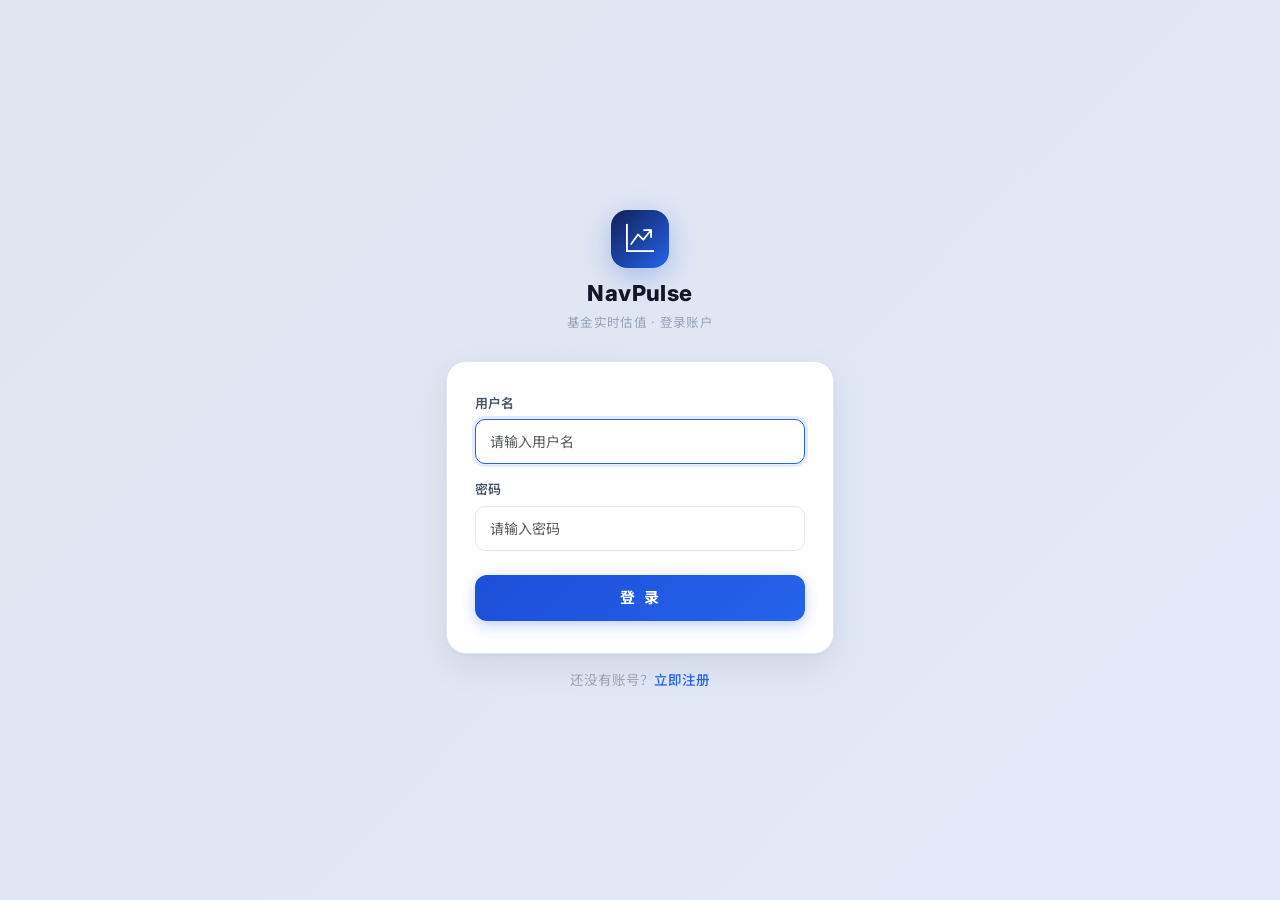
==== app/templates/login.html @ 7d81f772 "feat: 行情页改为非阻塞加载 - 始终立即返回缓存，后台静默刷新 后端变更 (market.py): - /api/market 绝不在请求中调用慢速 akshare 接口 - 正常请求直接返回 " ====
<!DOCTYPE html>
<html lang="zh-CN">
<head>
<meta charset="UTF-8">
<meta name="viewport" content="width=device-width, initial-scale=1.0">
<title>NavPulse - 登录</title>
<link rel="preconnect" href="https://fonts.googleapis.com">
<link rel="preconnect" href="https://fonts.gstatic.com" crossorigin>
<link href="https://fonts.googleapis.com/css2?family=Inter:wght@400;500;600;700;800&family=Noto+Sans+SC:wght@400;500;700&display=swap" rel="stylesheet">
<link href="https://cdn.jsdelivr.net/npm/bootstrap@5.3.3/dist/css/bootstrap.min.css" rel="stylesheet">
<link href="https://cdn.jsdelivr.net/npm/bootstrap-icons@1.11.3/font/bootstrap-icons.min.css" rel="stylesheet">
<style>
*,*::before,*::after{margin:0;padding:0;box-sizing:border-box}
body{
  font-family:'Inter','Noto Sans SC',ui-sans-serif,-apple-system,"PingFang SC","Microsoft YaHei",sans-serif;
  min-height:100vh;display:flex;align-items:center;justify-content:center;
  background:#F0F4FA;-webkit-font-smoothing:antialiased;
  position:relative;overflow:hidden;
}
body::before{
  content:'';position:fixed;inset:0;z-index:0;
  background:linear-gradient(135deg,#102057 0%,#2563EB 100%);
  opacity:.07;
}
.auth-wrap{
  width:100%;max-width:420px;padding:24px 16px;
  position:relative;z-index:1;animation:fadeUp .32s ease;
}
@keyframes fadeUp{from{opacity:0;transform:translateY(18px)}to{opacity:1;transform:translateY(0)}}
.auth-logo{text-align:center;margin-bottom:28px}
.auth-logo-icon{
  display:inline-flex;align-items:center;justify-content:center;
  width:58px;height:58px;border-radius:16px;
  background:linear-gradient(135deg,#102057 0%,#2563EB 100%);
  box-shadow:0 8px 28px rgba(37,99,235,.32);margin-bottom:12px;
}
.auth-logo-icon i{font-size:28px;color:#fff}
.auth-logo h1{font-size:22px;font-weight:800;color:#0F172A;letter-spacing:.4px}
.auth-logo p{font-size:12.5px;color:#94A3B8;margin-top:3px;letter-spacing:.3px}
.auth-card{
  background:#fff;border-radius:20px;padding:32px 28px;
  box-shadow:0 1px 3px rgba(15,23,42,.06),0 12px 36px rgba(15,23,42,.08);
  border:1px solid #E2E8F0;
}
.auth-card label{font-size:13px;font-weight:600;color:#475569;margin-bottom:6px;display:block}
.form-control{
  border:1.5px solid #E2E8F0;border-radius:10px;padding:11px 14px;
  font-size:14px;transition:border-color .2s,box-shadow .2s;
}
.form-control:focus{
  border-color:#2563EB;box-shadow:0 0 0 3px rgba(37,99,235,.12);outline:none;
}
.btn-auth{
  background:linear-gradient(135deg,#1D4ED8,#2563EB);border:none;
  border-radius:12px;padding:12px;font-size:15px;font-weight:700;
  letter-spacing:.3px;color:#fff;width:100%;cursor:pointer;
  box-shadow:0 4px 14px rgba(37,99,235,.3);transition:opacity .2s,transform .12s;
}
.btn-auth:hover{opacity:.92}.btn-auth:active{transform:scale(.98)}
.btn-auth:disabled{opacity:.6;cursor:not-allowed}
.auth-footer{text-align:center;margin-top:16px;font-size:13.5px;color:#94A3B8}
.auth-footer a{color:#2563EB;font-weight:500;text-decoration:none}
.auth-footer a:hover{text-decoration:underline}
.alert{font-size:13px;border-radius:10px;padding:10px 14px;border:none}
.alert-danger{background:rgba(239,68,68,.08);color:#DC2626}
</style>
</head>
<body>
<div class="auth-wrap">
  <div class="auth-logo">
    <div class="auth-logo-icon"><i class="bi bi-graph-up-arrow"></i></div>
    <h1>NavPulse</h1>
    <p>基金实时估值 &middot; 登录账户</p>
  </div>
  <div class="auth-card">
    <div class="alert alert-danger d-none" id="errMsg"></div>
    <form id="loginForm" onsubmit="return doLogin(event)">
      <div class="mb-3">
        <label for="username">用户名</label>
        <input class="form-control" id="username" placeholder="请输入用户名" required autofocus>
      </div>
      <div class="mb-4">
        <label for="password">密码</label>
        <input class="form-control" id="password" type="password" placeholder="请输入密码" required>
      </div>
      <button class="btn-auth" type="submit" id="btnLogin">登&nbsp;&nbsp;录</button>
    </form>
  </div>
  <div class="auth-footer">
    还没有账号？<a href="/register">立即注册</a>
  </div>
</div>
<script>
if(localStorage.getItem('token')) location.href='/';
async function doLogin(e){
  e.preventDefault();
  const btn=document.getElementById('btnLogin');
  const errEl=document.getElementById('errMsg');
  errEl.classList.add('d-none');
  const username=document.getElementById('username').value.trim();
  const password=document.getElementById('password').value.trim();
  if(!username||!password){errEl.textContent='请填写用户名和密码';errEl.classList.remove('d-none');return false}
  btn.disabled=true;btn.textContent='登录中…';
  try{
    const r=await fetch('/token',{method:'POST',headers:{'Content-Type':'application/json'},body:JSON.stringify({username,password})});
    const d=await r.json();
    if(!r.ok) throw new Error(d.detail||'登录失败');
    localStorage.setItem('token',d.access_token);
    localStorage.setItem('username',d.username);
    location.href='/';
  }catch(err){
    errEl.textContent=err.message;errEl.classList.remove('d-none');
  }finally{
    btn.disabled=false;btn.textContent='登&nbsp;&nbsp;录';
  }
  return false;
}
</script>
</body>
</html>
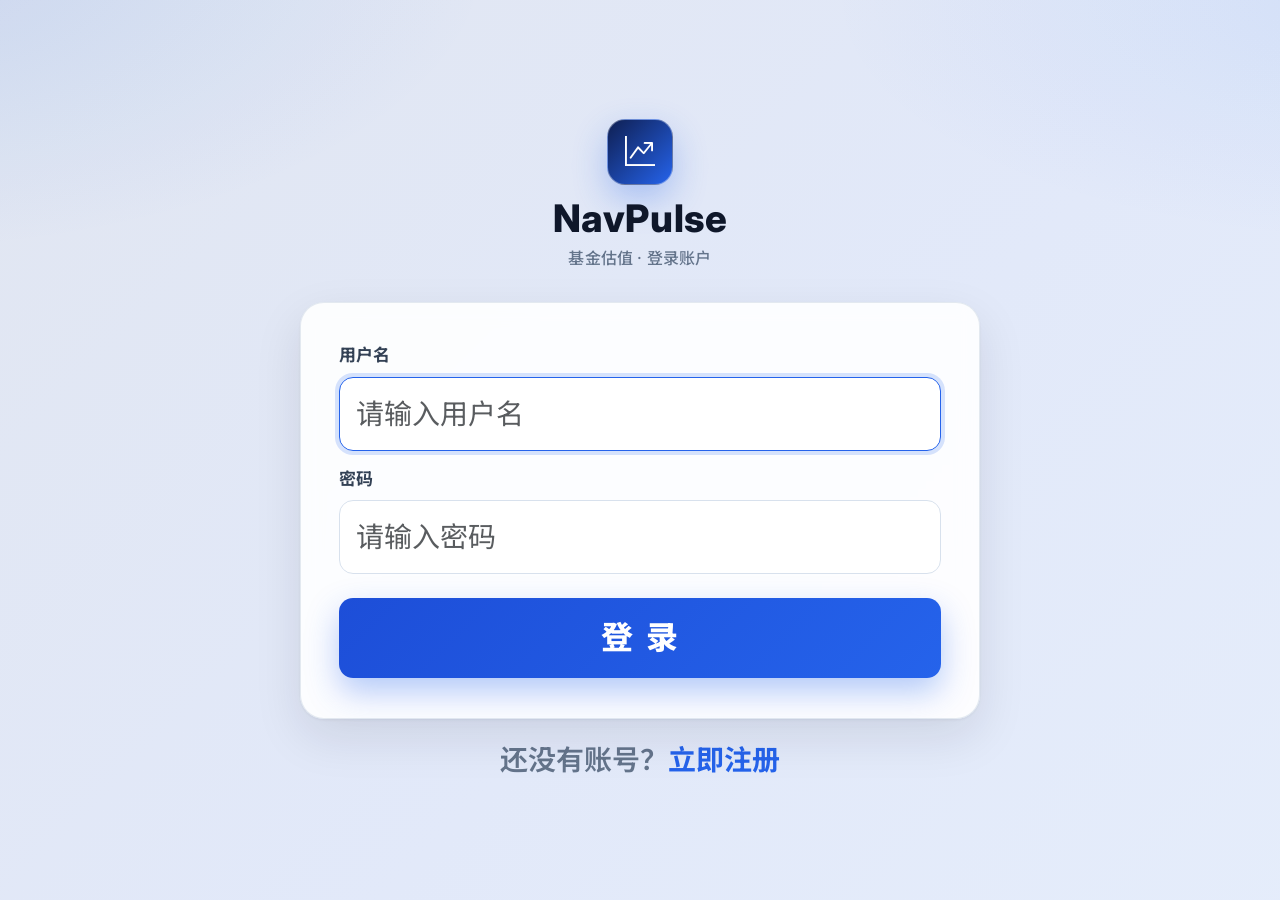
==== commit 9a646007: "feat(auth-ui): enlarge and restyle login/register pages" ====
--- a/app/templates/login.html
+++ b/app/templates/login.html
@@ -14,55 +14,77 @@
 body{
   font-family:'Inter','Noto Sans SC',ui-sans-serif,-apple-system,"PingFang SC","Microsoft YaHei",sans-serif;
   min-height:100vh;display:flex;align-items:center;justify-content:center;
-  background:#F0F4FA;-webkit-font-smoothing:antialiased;
+  background:
+    radial-gradient(1000px 480px at -10% -5%, rgba(37,99,235,.12), transparent 62%),
+    radial-gradient(1000px 420px at 110% 0%, rgba(37,99,235,.08), transparent 58%),
+    #EEF3FB;
+  -webkit-font-smoothing:antialiased;
   position:relative;overflow:hidden;
 }
 body::before{
   content:'';position:fixed;inset:0;z-index:0;
-  background:linear-gradient(135deg,#102057 0%,#2563EB 100%);
-  opacity:.07;
+  background:linear-gradient(135deg,#0F1F52 0%,#1D4ED8 55%,#4F8DF6 100%);
+  opacity:.06;
 }
 .auth-wrap{
-  width:100%;max-width:420px;padding:24px 16px;
+  width:100%;max-width:720px;padding:30px 20px;
   position:relative;z-index:1;animation:fadeUp .32s ease;
 }
 @keyframes fadeUp{from{opacity:0;transform:translateY(18px)}to{opacity:1;transform:translateY(0)}}
-.auth-logo{text-align:center;margin-bottom:28px}
+.auth-logo{text-align:center;margin-bottom:32px}
 .auth-logo-icon{
   display:inline-flex;align-items:center;justify-content:center;
-  width:58px;height:58px;border-radius:16px;
-  background:linear-gradient(135deg,#102057 0%,#2563EB 100%);
-  box-shadow:0 8px 28px rgba(37,99,235,.32);margin-bottom:12px;
+  width:66px;height:66px;border-radius:18px;
+  background:linear-gradient(135deg,#0F1F52 0%,#2563EB 100%);
+  box-shadow:0 14px 34px rgba(37,99,235,.30);margin-bottom:14px;
+  border:1px solid rgba(255,255,255,.35);
 }
-.auth-logo-icon i{font-size:28px;color:#fff}
-.auth-logo h1{font-size:22px;font-weight:800;color:#0F172A;letter-spacing:.4px}
-.auth-logo p{font-size:12.5px;color:#94A3B8;margin-top:3px;letter-spacing:.3px}
+.auth-logo-icon i{font-size:30px;color:#fff}
+.auth-logo h1{font-size:38px;font-weight:800;color:#0F172A;letter-spacing:.6px;line-height:1.05}
+.auth-logo p{font-size:16px;color:#64748B;margin-top:8px;letter-spacing:.2px;font-weight:500}
 .auth-card{
-  background:#fff;border-radius:20px;padding:32px 28px;
-  box-shadow:0 1px 3px rgba(15,23,42,.06),0 12px 36px rgba(15,23,42,.08);
-  border:1px solid #E2E8F0;
+  background:rgba(255,255,255,.90);backdrop-filter:blur(10px);
+  border-radius:24px;padding:40px 38px;
+  box-shadow:0 1px 3px rgba(15,23,42,.06),0 18px 48px rgba(15,23,42,.10);
+  border:1px solid rgba(226,232,240,.95);
 }
-.auth-card label{font-size:13px;font-weight:600;color:#475569;margin-bottom:6px;display:block}
+.auth-card label{font-size:17px;font-weight:700;color:#334155;margin-bottom:8px;display:block}
 .form-control{
-  border:1.5px solid #E2E8F0;border-radius:10px;padding:11px 14px;
-  font-size:14px;transition:border-color .2s,box-shadow .2s;
+  border:1.5px solid #D8E1ED;border-radius:14px;padding:15px 16px;
+  font-size:28px;transition:border-color .2s,box-shadow .2s,background .2s;
+  min-height:64px;
 }
 .form-control:focus{
-  border-color:#2563EB;box-shadow:0 0 0 3px rgba(37,99,235,.12);outline:none;
+  border-color:#2563EB;box-shadow:0 0 0 4px rgba(37,99,235,.18);outline:none;
+  background:#fff;
 }
 .btn-auth{
   background:linear-gradient(135deg,#1D4ED8,#2563EB);border:none;
-  border-radius:12px;padding:12px;font-size:15px;font-weight:700;
+  border-radius:14px;padding:16px;font-size:32px;font-weight:800;
   letter-spacing:.3px;color:#fff;width:100%;cursor:pointer;
-  box-shadow:0 4px 14px rgba(37,99,235,.3);transition:opacity .2s,transform .12s;
+  box-shadow:0 14px 32px rgba(37,99,235,.34);transition:opacity .2s,transform .12s,box-shadow .2s;
 }
-.btn-auth:hover{opacity:.92}.btn-auth:active{transform:scale(.98)}
+.btn-auth:hover{opacity:.94;box-shadow:0 18px 36px rgba(37,99,235,.38)}.btn-auth:active{transform:scale(.98)}
 .btn-auth:disabled{opacity:.6;cursor:not-allowed}
-.auth-footer{text-align:center;margin-top:16px;font-size:13.5px;color:#94A3B8}
-.auth-footer a{color:#2563EB;font-weight:500;text-decoration:none}
+.auth-footer{text-align:center;margin-top:20px;font-size:28px;color:#64748B;font-weight:600}
+.auth-footer a{color:#2563EB;font-weight:700;text-decoration:none}
 .auth-footer a:hover{text-decoration:underline}
-.alert{font-size:13px;border-radius:10px;padding:10px 14px;border:none}
+.alert{font-size:15px;border-radius:12px;padding:12px 14px;border:none}
 .alert-danger{background:rgba(239,68,68,.08);color:#DC2626}
+
+@media (max-width: 768px){
+  .auth-wrap{max-width:520px;padding:24px 16px}
+  .auth-logo{margin-bottom:28px}
+  .auth-logo-icon{width:58px;height:58px;border-radius:16px;margin-bottom:12px}
+  .auth-logo-icon i{font-size:28px}
+  .auth-logo h1{font-size:22px}
+  .auth-logo p{font-size:13px;margin-top:4px}
+  .auth-card{padding:32px 28px;border-radius:20px}
+  .auth-card label{font-size:13px;margin-bottom:6px}
+  .form-control{font-size:15px;min-height:auto;padding:11px 14px;border-radius:10px}
+  .btn-auth{font-size:16px;padding:12px;border-radius:12px}
+  .auth-footer{margin-top:16px;font-size:14px;font-weight:500}
+}
 </style>
 </head>
 <body>
@@ -70,7 +92,7 @@
   <div class="auth-logo">
     <div class="auth-logo-icon"><i class="bi bi-graph-up-arrow"></i></div>
     <h1>NavPulse</h1>
-    <p>基金实时估值 &middot; 登录账户</p>
+    <p>基金估值 &middot; 登录账户</p>
   </div>
   <div class="auth-card">
     <div class="alert alert-danger d-none" id="errMsg"></div>
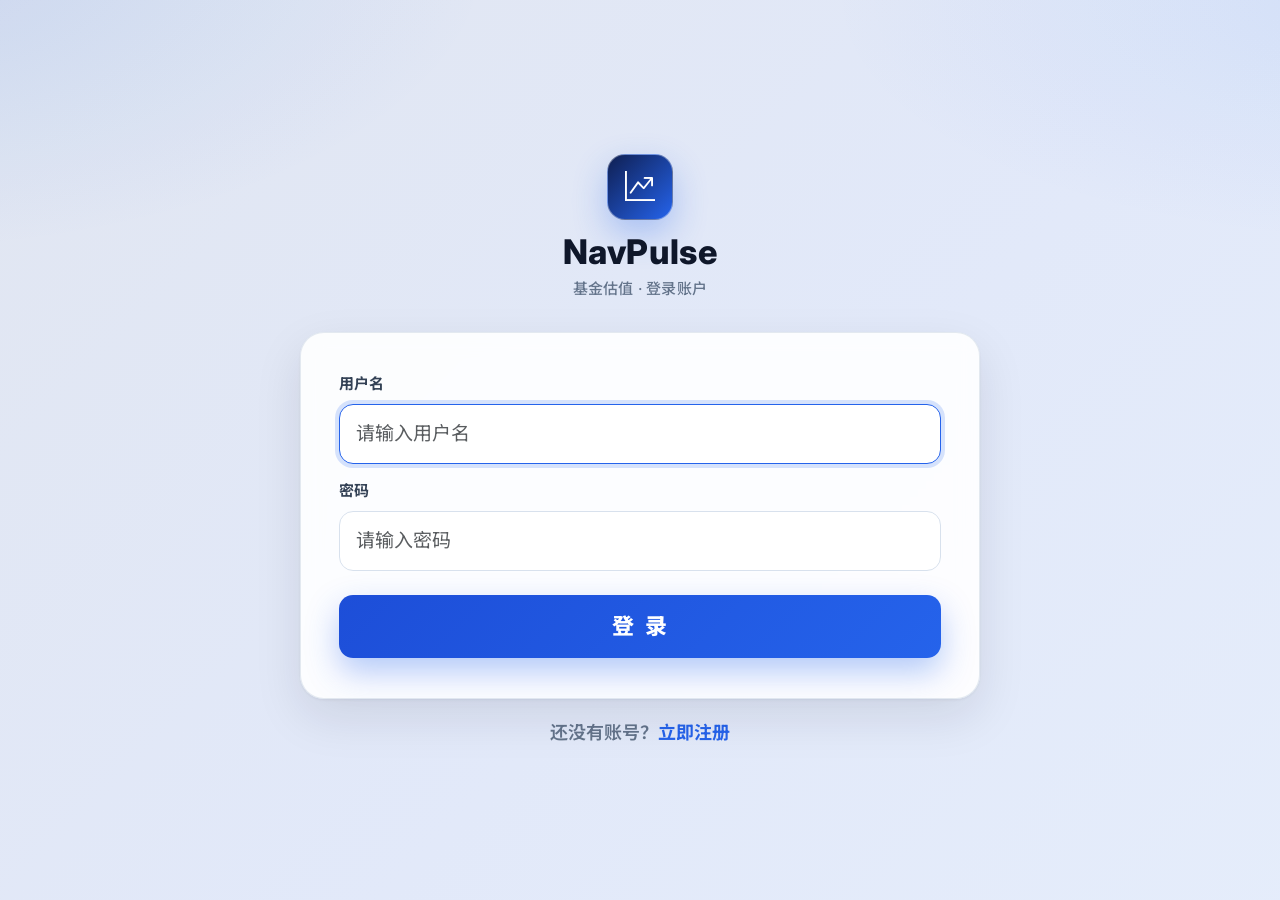
==== commit 5bd65d86: "style(auth-ui): refine large-screen typography and spacing" ====
--- a/app/templates/login.html
+++ b/app/templates/login.html
@@ -40,19 +40,19 @@
   border:1px solid rgba(255,255,255,.35);
 }
 .auth-logo-icon i{font-size:30px;color:#fff}
-.auth-logo h1{font-size:38px;font-weight:800;color:#0F172A;letter-spacing:.6px;line-height:1.05}
-.auth-logo p{font-size:16px;color:#64748B;margin-top:8px;letter-spacing:.2px;font-weight:500}
+.auth-logo h1{font-size:34px;font-weight:800;color:#0F172A;letter-spacing:.6px;line-height:1.05}
+.auth-logo p{font-size:15px;color:#64748B;margin-top:8px;letter-spacing:.2px;font-weight:500}
 .auth-card{
   background:rgba(255,255,255,.90);backdrop-filter:blur(10px);
   border-radius:24px;padding:40px 38px;
   box-shadow:0 1px 3px rgba(15,23,42,.06),0 18px 48px rgba(15,23,42,.10);
   border:1px solid rgba(226,232,240,.95);
 }
-.auth-card label{font-size:17px;font-weight:700;color:#334155;margin-bottom:8px;display:block}
+.auth-card label{font-size:15px;font-weight:700;color:#334155;margin-bottom:8px;display:block}
 .form-control{
   border:1.5px solid #D8E1ED;border-radius:14px;padding:15px 16px;
-  font-size:28px;transition:border-color .2s,box-shadow .2s,background .2s;
-  min-height:64px;
+  font-size:19px;transition:border-color .2s,box-shadow .2s,background .2s;
+  min-height:58px;
 }
 .form-control:focus{
   border-color:#2563EB;box-shadow:0 0 0 4px rgba(37,99,235,.18);outline:none;
@@ -60,13 +60,13 @@
 }
 .btn-auth{
   background:linear-gradient(135deg,#1D4ED8,#2563EB);border:none;
-  border-radius:14px;padding:16px;font-size:32px;font-weight:800;
+  border-radius:14px;padding:15px;font-size:22px;font-weight:800;
   letter-spacing:.3px;color:#fff;width:100%;cursor:pointer;
   box-shadow:0 14px 32px rgba(37,99,235,.34);transition:opacity .2s,transform .12s,box-shadow .2s;
 }
 .btn-auth:hover{opacity:.94;box-shadow:0 18px 36px rgba(37,99,235,.38)}.btn-auth:active{transform:scale(.98)}
 .btn-auth:disabled{opacity:.6;cursor:not-allowed}
-.auth-footer{text-align:center;margin-top:20px;font-size:28px;color:#64748B;font-weight:600}
+.auth-footer{text-align:center;margin-top:20px;font-size:18px;color:#64748B;font-weight:600}
 .auth-footer a{color:#2563EB;font-weight:700;text-decoration:none}
 .auth-footer a:hover{text-decoration:underline}
 .alert{font-size:15px;border-radius:12px;padding:12px 14px;border:none}
